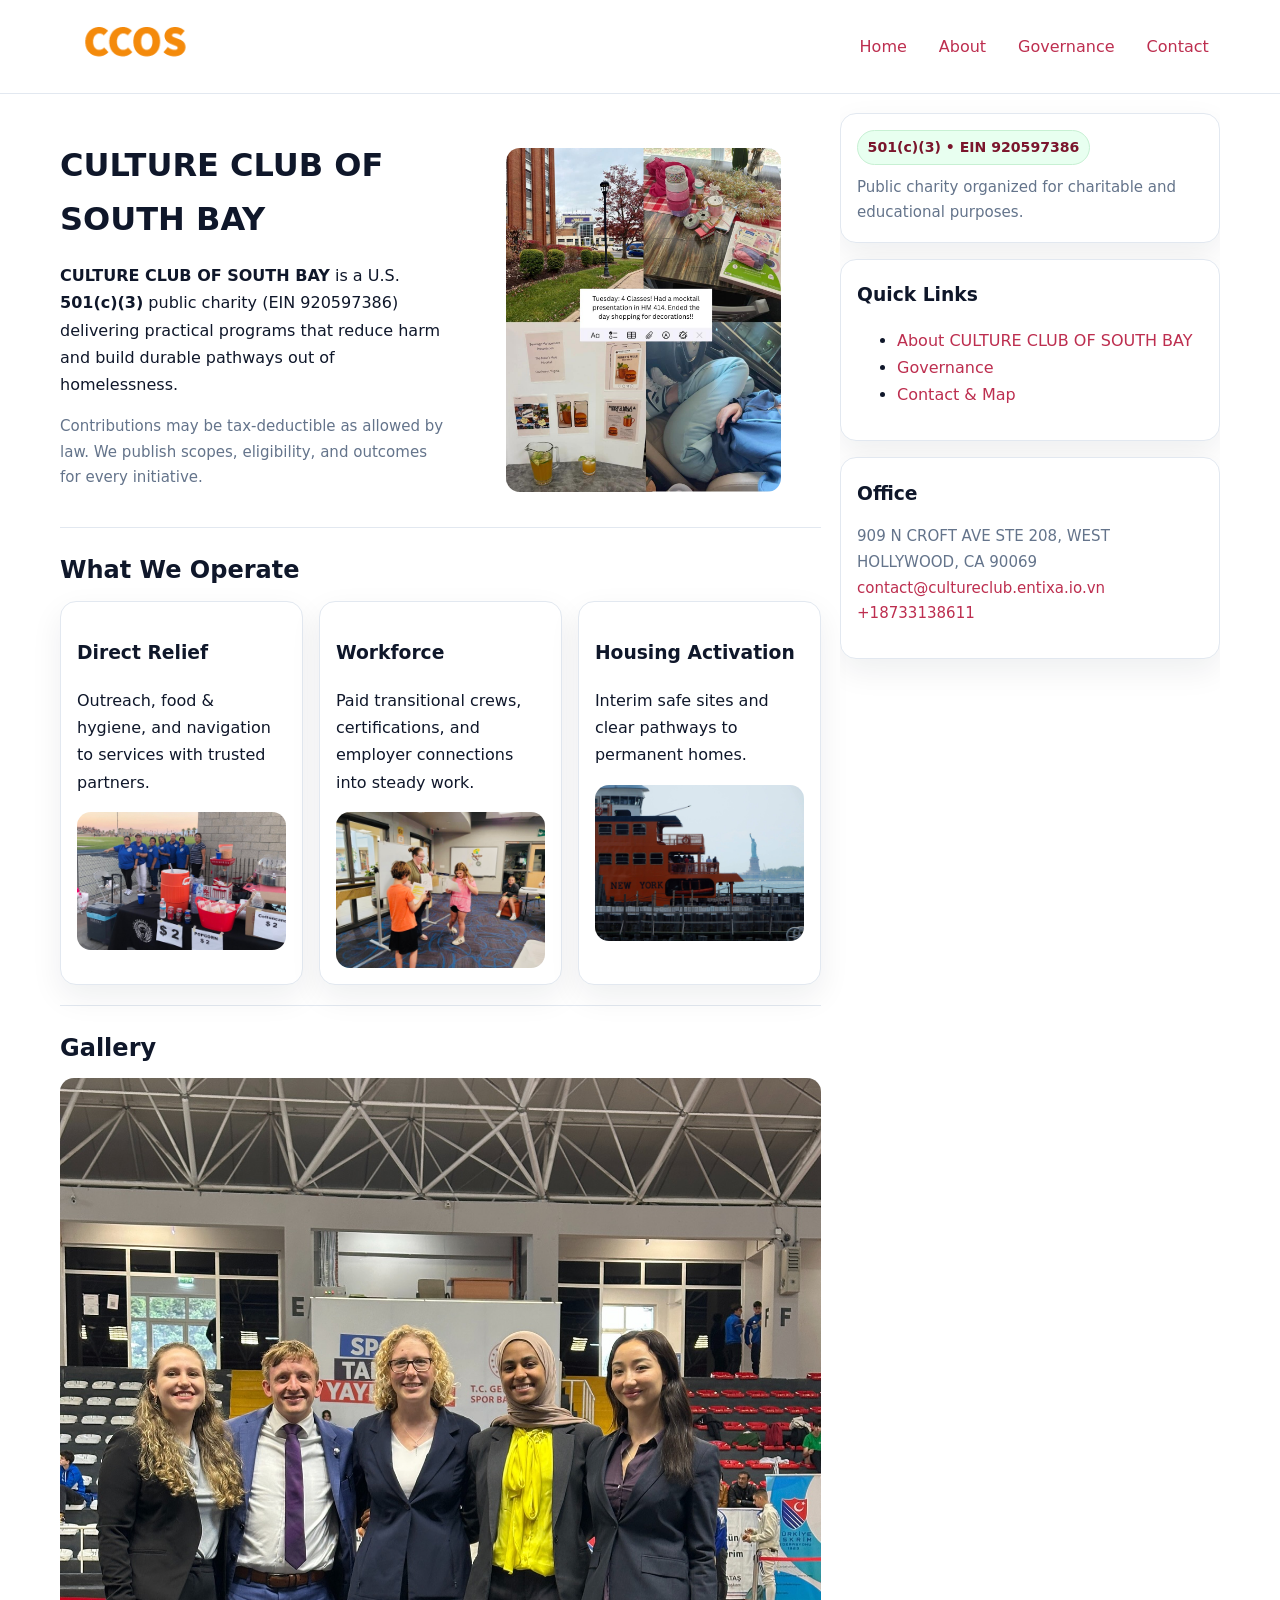
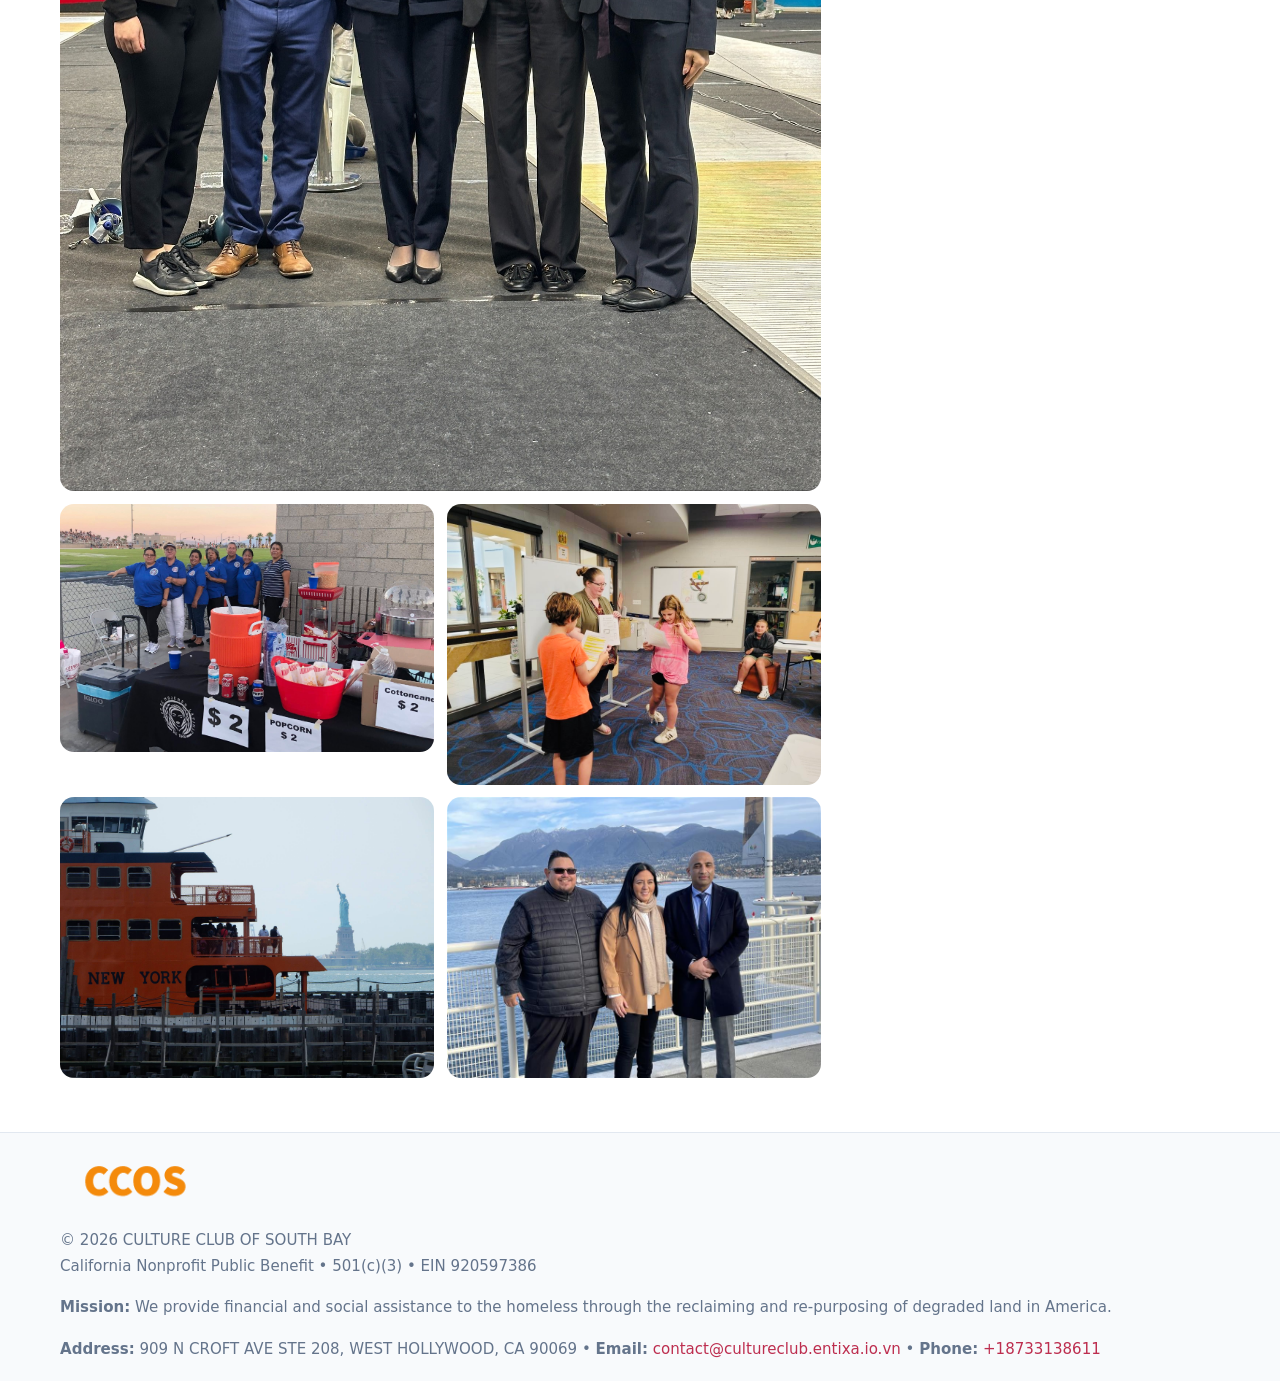
==== index.html @ 31842fe8 "Initial commit" ====
<!doctype html>
<html lang="en">
<head>
<meta charset="utf-8"/><meta name="viewport" content="width=device-width,initial-scale=1"/>
<title>CULTURE CLUB OF SOUTH BAY – Nonprofit • 2025</title>
<link rel="stylesheet" href="assets/styles.css"/><link rel="icon" href="images/logo.png">
<meta name="data-ein" content="920597386"><meta name="data-name" content="CULTURE CLUB OF SOUTH BAY">
<meta name="data-email" content="contact@cultureclub.entixa.io.vn"><meta name="data-phone" content="+18733138611">
<meta name="data-address" content="909 N CROFT AVE STE 208,
WEST HOLLYWOOD, CA 90069"><meta name="data-map" content="909+N+CROFT+AVE+STE+208,+WEST+HOLLYWOOD,+CA+90069">
  <meta name="description" content="Our nonprofit strengthens the community with programs focused on community services, education, and direct relief.">
</head>
<body>
<div style="position:absolute;left:-9999px;top:-9999px;opacity:0" data-uniq="{{UNIQUE_BLOB}}">
  <span>Our nonprofit strengthens the community with programs focused on community services, education, and direct relief.</span><svg width="12" height="12" viewBox="0 0 12 12" xmlns="http://www.w3.org/2000/svg"><circle cx="6" cy="6" r="5" fill="#7c3aed"/></svg><img src="images/about.jpg" width="1" height="1" alt="" loading="lazy"/>
</div>

<header>
  <div class="header-wrap">
    <a href="index.html"><img src="images/logo.png" alt="CULTURE CLUB OF SOUTH BAY logo" style="width:150px"></a>
    <nav><a class="active" href="index.html">Home</a><a href="about.html">About</a><a href="governance.html">Governance</a><a href="contact.html">Contact</a></nav>
  </div>
</header>

<div class="layout">
  <main>
    <section class="section">
      <div class="ce0f46bf667">
        <div>
          <h1>CULTURE CLUB OF SOUTH BAY</h1>
          <p class="cdb27a3c13d"><strong>CULTURE CLUB OF SOUTH BAY</strong> is a U.S. <strong>501(c)(3)</strong> public charity (EIN 920597386) delivering practical programs that reduce harm and build durable pathways out of homelessness.</p>
          <p class="small">Contributions may be tax-deductible as allowed by law. We publish scopes, eligibility, and outcomes for every initiative.</p>
        </div>
        <figure><img src="images/hero.jpg" alt="Community program hero"></figure>
      </div>
    </section>

    <section class="section">
      <h2>What We Operate</h2>
      <div class="cards">
        <article class="c797d2e85bc"><h3>Direct Relief</h3><p>Outreach, food & hygiene, and navigation to services with trusted partners.</p><img src="images/relief.jpg" alt=""></article>
        <article class="c797d2e85bc"><h3>Workforce</h3><p>Paid transitional crews, certifications, and employer connections into steady work.</p><img src="images/jobs.jpg" alt=""></article>
        <article class="c797d2e85bc"><h3>Housing Activation</h3><p>Interim safe sites and clear pathways to permanent homes.</p><img src="images/land.jpg" alt=""></article>
      </div>
    </section>

    <!-- Gallery 5 ảnh (≥5 ảnh trong site) -->
    <section class="section">
      <h2>Gallery</h2>
      <div class="gallery">
        <img class="span2" src="images/programs.jpg" alt="Programs overview">
        <img src="images/relief.jpg" alt="Relief">
        <img src="images/jobs.jpg" alt="Jobs">
        <img src="images/land.jpg" alt="Housing">
        <img src="images/about.jpg" alt="Partners">
      </div>
    </section>
  </main>

  <aside aria-label="Sidebar">
    <div class="aside-box">
      <span class="c1c6daf56c6">501(c)(3) • EIN 920597386</span>
      <p class="small" style="margin:.6rem 0 0">Public charity organized for charitable and educational purposes.</p>
    </div>
    <div class="aside-box">
      <h3>Quick Links</h3>
      <ul>
        <li><a href="about.html">About CULTURE CLUB OF SOUTH BAY</a></li>
        <li><a href="governance.html">Governance</a></li>
        <li><a href="contact.html">Contact & Map</a></li>
      </ul>
    </div>
    <div class="aside-box">
      <h3>Office</h3>
      <p class="small">909 N CROFT AVE STE 208,
WEST HOLLYWOOD, CA 90069<br><a href="mailto:contact@cultureclub.entixa.io.vn">contact@cultureclub.entixa.io.vn</a><br><a href="tel:+18733138611">+18733138611</a></p>
    </div>
  </aside>
</div>

<footer>
  <div class="foot">
    <div><img src="images/logo.png" alt="" style="width:150px;margin-bottom:.5rem"><div class="small">© <span id="year"></span> CULTURE CLUB OF SOUTH BAY</div><div class="small">California Nonprofit Public Benefit • 501(c)(3) • EIN 920597386</div></div>
    <div><div class="small"><strong>Mission:</strong> We provide financial and social assistance to the homeless through the reclaiming and re-purposing of degraded land in America.</div></div>
    <div><div class="small"><strong>Address:</strong> 909 N CROFT AVE STE 208,
WEST HOLLYWOOD, CA 90069 • <strong>Email:</strong> <a href="mailto:contact@cultureclub.entixa.io.vn">contact@cultureclub.entixa.io.vn</a> • <strong>Phone:</strong> <a href="tel:+18733138611">+18733138611</a></div></div>
  </div>
</footer>

<!-- color/skin -->
<script>(function(){function g(n){const e=document.querySelector('meta[name="'+n+'"]');return e?e.content:''}
function h(s){let x=2166136261>>>0;for(let i=0;i<s.length;i++){x^=s.charCodeAt(i);x=(x*16777619)>>>0}return x>>>0}
let k=(g('data-ein')||'').replace(/\D+/g,'');if(!k)k=g('data-name')||location.hostname||'d';
const key=h(String(k)),H=key%360,S=55+(key%20),L=46;
const r=document.documentElement;r.style.setProperty('--brand',`hsl(${H} ${S}% ${L}%)`);
r.style.setProperty('--brand-ink',`hsl(${H} ${Math.min(95,S+10)}% ${Math.max(22,L-18)}%)`);
r.style.setProperty('--soft',`hsl(${H} ${Math.max(40,S-25)}% 95%)`);
const y=document.getElementById('year'); if(y) y.textContent=new Date().getFullYear();})();</script>
</body>
</html>
---- assets/styles.css ----
:root{
  --ink:#0f172a; --muted:#64748b; --paper:#ffffff; --line:#e2e8f0;
  --brand:#16a34a; --brand-ink:#0b6a2f; --soft:#effef3;
  --radius:16px; --shadow:0 12px 32px rgba(15,23,42,.07)
}
*{box-sizing:border-box}
html,body{height:100%}
body{margin:0;background:var(--paper);color:var(--ink);
  font-family:Inter,system-ui,-apple-system,Segoe UI,Roboto,Arial,sans-serif;line-height:1.7}

a{color:var(--brand);text-decoration:none} a:hover{text-decoration:underline}
img{max-width:100%;display:block;border-radius:14px}

header{position:sticky;top:0;background:#fff;border-bottom:1px solid var(--line);z-index:10}
.header-wrap{width:min(1160px,94%);margin:0 auto;display:flex;align-items:center;justify-content:space-between;padding:.8rem 0}
.header-wrap nav a{margin-left:.6rem;padding:.45rem .7rem;border-radius:10px}
.header-wrap nav a:hover{background:var(--soft);text-decoration:none}

.layout{width:min(1160px,94%);margin:0 auto;display:grid;grid-template-columns:1.35fr 380px;gap:1.2rem}
main{padding:1.2rem 0}
aside{padding:1.2rem 0;position:sticky;top:64px;height:calc(100svh - 64px);overflow:auto}
.aside-box{background:#fff;border:1px solid var(--line);border-radius:16px;padding:1rem;box-shadow:var(--shadow);margin-bottom:1rem}
.aside-box h3{margin:.2rem 0 .4rem 0}
.c1c6daf56c6{display:inline-flex;gap:.45rem;align-items:center;background:#e8fff0;border:1px solid #c7f0d3;color:var(--brand-ink);border-radius:999px;padding:.28rem .6rem;font-size:.88rem;font-weight:700}

.section{padding:1.2rem 0;border-bottom:1px solid var(--line)}
.section:last-child{border-bottom:0}
h1{font-size:2rem;margin:.2rem 0 .4rem}
h2{font-size:1.5rem;margin:.2rem 0 .6rem}
.cdb27a3c13d{max-width:78ch}

.ce0f46bf667{display:grid;grid-template-columns:1fr;gap:1rem;align-items:center}
.ca57538c9db{display:grid;grid-template-columns:1fr;gap:1rem}
.cards{display:grid;grid-template-columns:1fr;gap:1rem}
.c797d2e85bc{background:#fff;border:1px solid var(--line);border-radius:16px;box-shadow:var(--shadow);padding:1rem}
.small{font-size:.94rem;color:var(--muted)}

.gallery{display:grid;grid-template-columns:1fr 1fr;gap:.8rem}
.gallery img{width:100%;height:auto;display:block}
.gallery .span2{grid-column:1/-1}

.c66e91500a7{display:grid;grid-template-columns:1fr;gap:.9rem}
label{display:grid;gap:.35rem;font-weight:600}
input,textarea{
  width:100%;padding:.75rem .85rem;border:1px solid #cbd5e1;border-radius:12px;font:inherit
}
input:focus,textarea:focus{outline:2px solid var(--soft);border-color:var(--brand)}
.c5dcbd3c8db{display:inline-block;padding:.75rem 1rem;border:1px solid #cbd5e1;border-radius:12px;background:#fff}
.c5dcbd3c8db:hover{box-shadow:var(--shadow)}
.btn-primary{background:var(--brand);border-color:var(--brand);color:#fff}

.map-embed iframe{width:100%;aspect-ratio:16/9;border:0;border-radius:14px;box-shadow:var(--shadow)}

footer{border-top:1px solid var(--line);background:#f8fafc;margin-top:1rem}
footer .foot{width:min(1160px,94%);margin:0 auto;display:grid;grid-template-columns:1fr;gap:1rem;padding:1.2rem 0}

@media(min-width:980px){
  .ce0f46bf667{grid-template-columns:1.1fr 1fr}
  .ca57538c9db{grid-template-columns:1fr 1fr}
  .cards{grid-template-columns:repeat(3,1fr)}
}
@media(max-width:1040px){
  .layout{grid-template-columns:1fr}
  aside{position:static;height:auto}
}
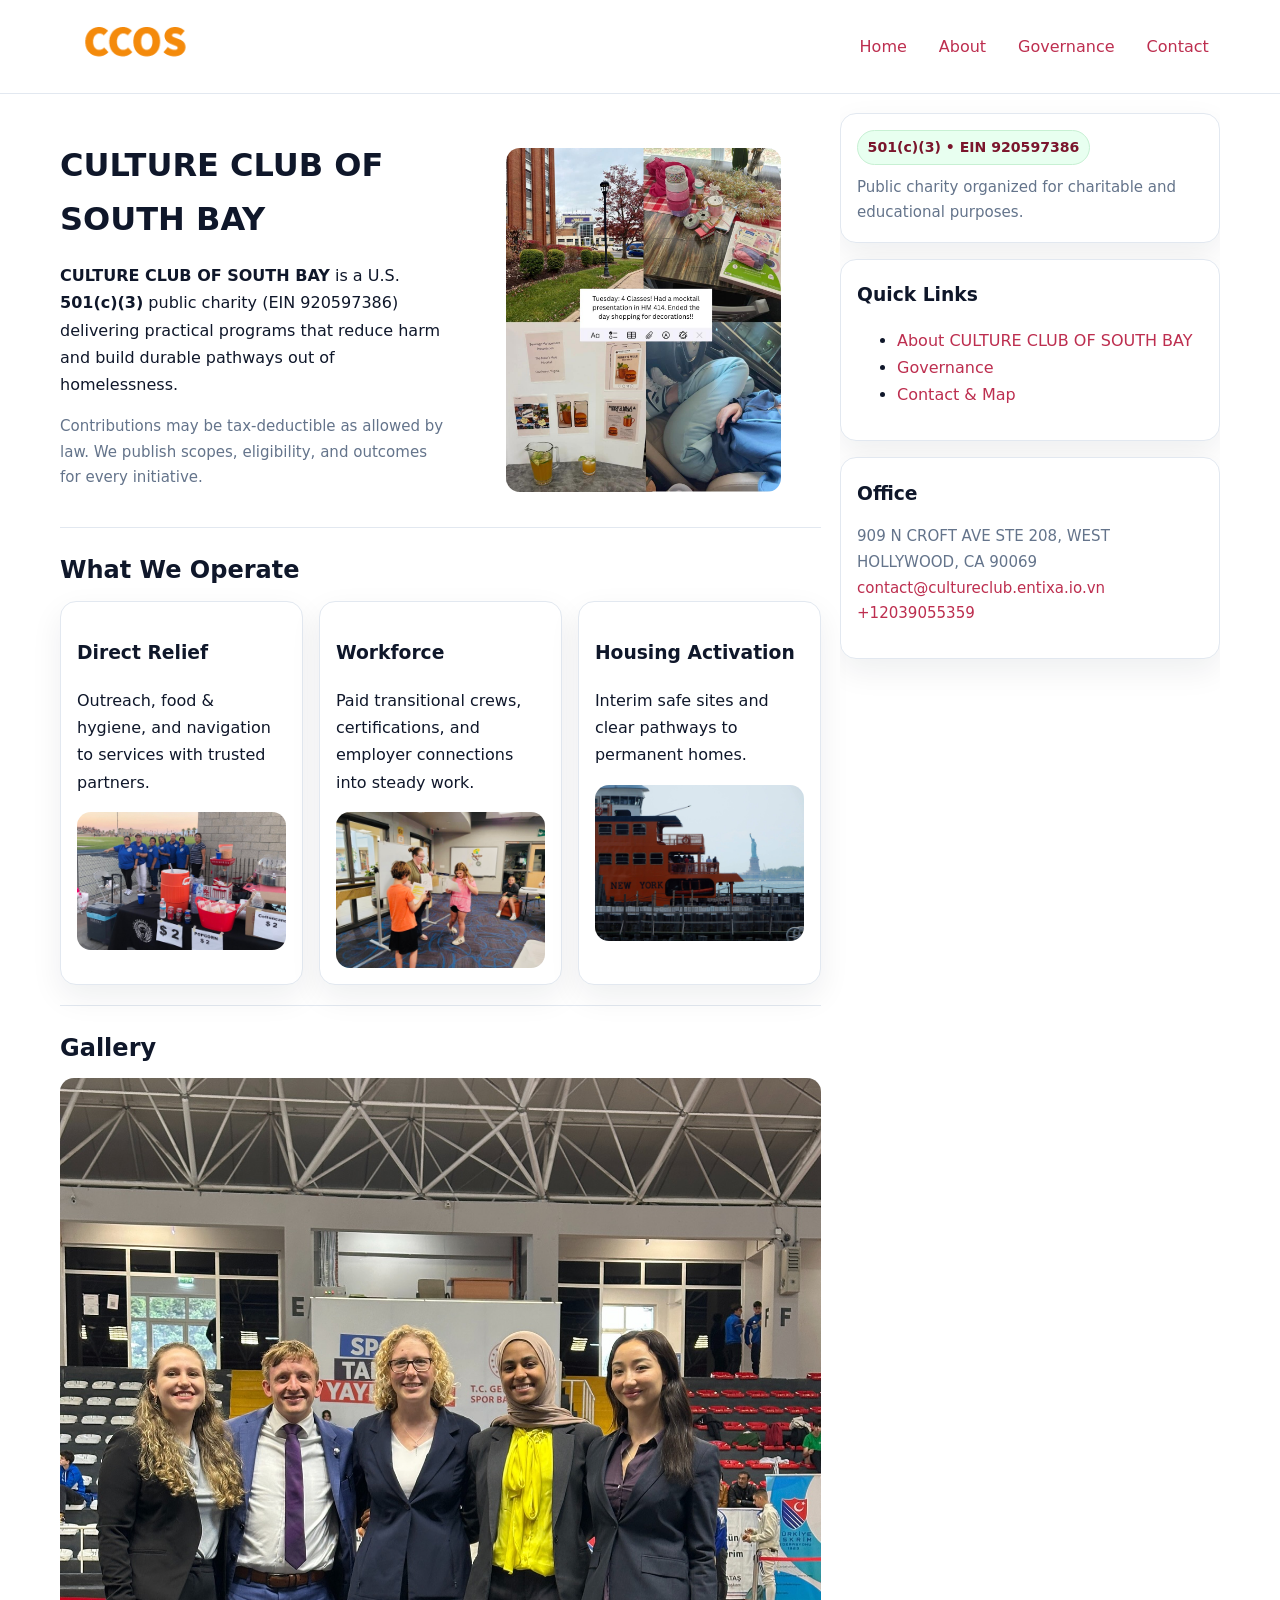
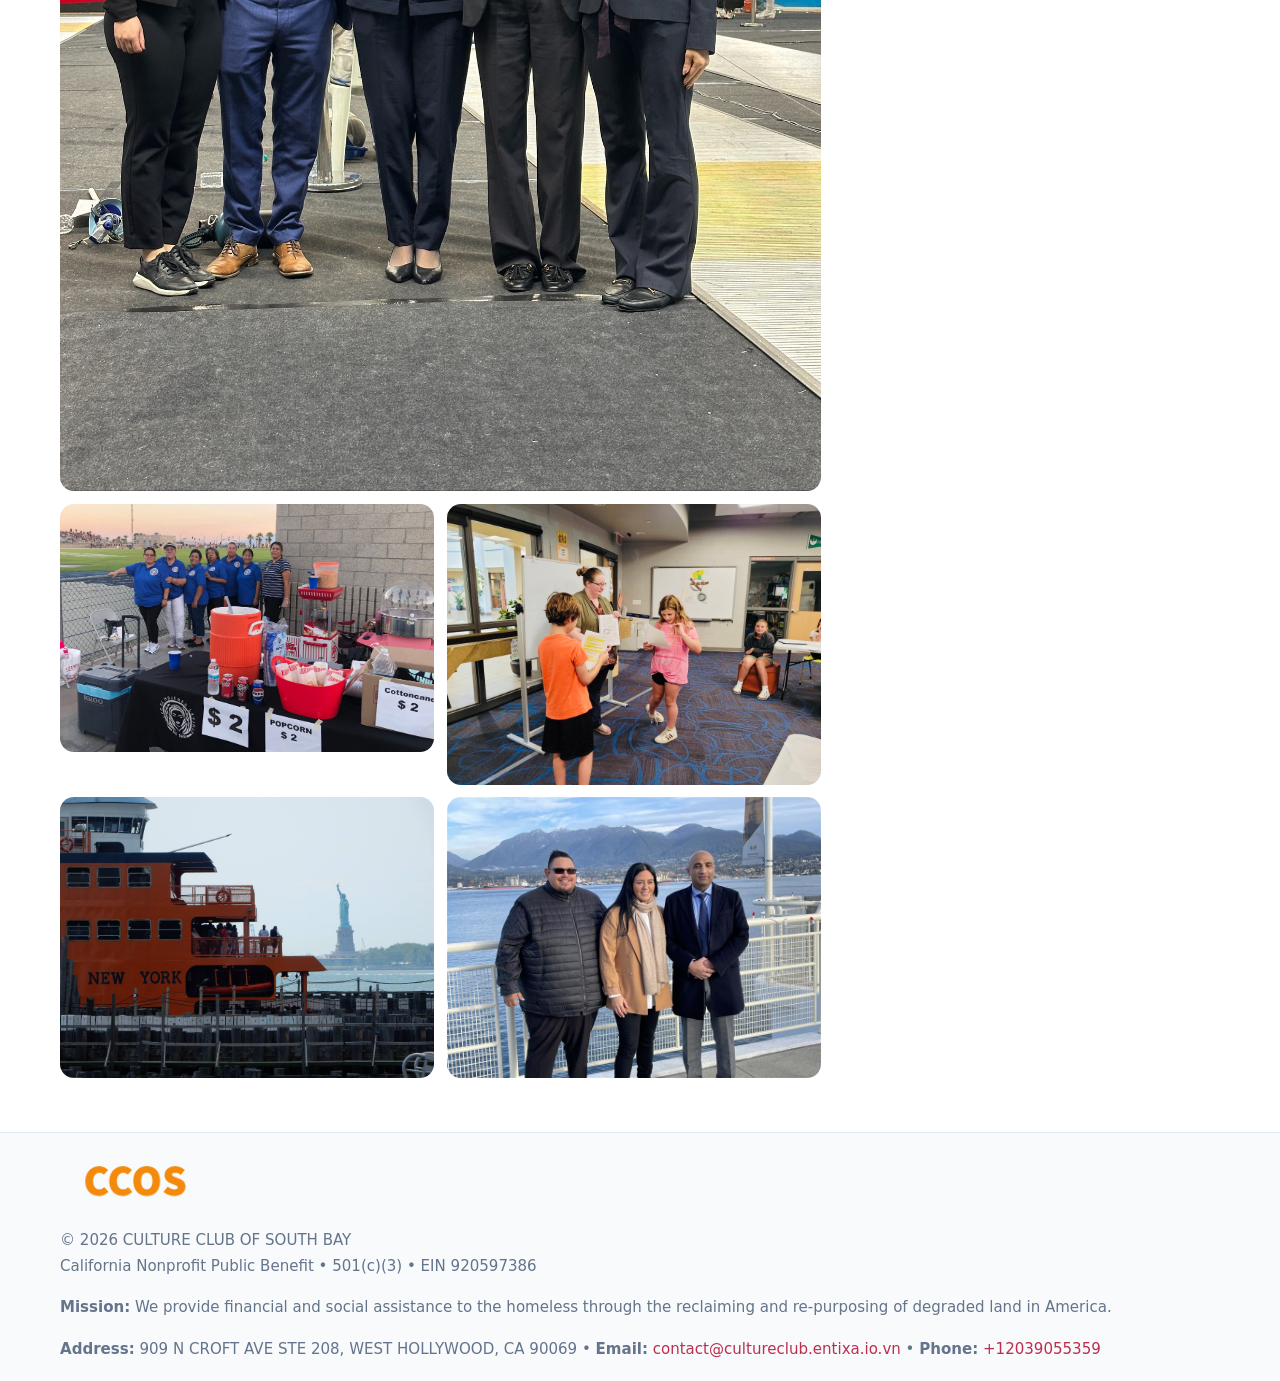
==== commit c7fc60f0: "Update phone number to +12039055359 (auto script)" ====
--- a/index.html
+++ b/index.html
@@ -73,7 +73,7 @@
     <div class="aside-box">
       <h3>Office</h3>
       <p class="small">909 N CROFT AVE STE 208,
-WEST HOLLYWOOD, CA 90069<br><a href="mailto:contact@cultureclub.entixa.io.vn">contact@cultureclub.entixa.io.vn</a><br><a href="tel:+18733138611">+18733138611</a></p>
+WEST HOLLYWOOD, CA 90069<br><a href="mailto:contact@cultureclub.entixa.io.vn">contact@cultureclub.entixa.io.vn</a><br><a href="tel:+12039055359">+12039055359</a></p>
     </div>
   </aside>
 </div>
@@ -83,7 +83,7 @@
     <div><img src="images/logo.png" alt="" style="width:150px;margin-bottom:.5rem"><div class="small">© <span id="year"></span> CULTURE CLUB OF SOUTH BAY</div><div class="small">California Nonprofit Public Benefit • 501(c)(3) • EIN 920597386</div></div>
     <div><div class="small"><strong>Mission:</strong> We provide financial and social assistance to the homeless through the reclaiming and re-purposing of degraded land in America.</div></div>
     <div><div class="small"><strong>Address:</strong> 909 N CROFT AVE STE 208,
-WEST HOLLYWOOD, CA 90069 • <strong>Email:</strong> <a href="mailto:contact@cultureclub.entixa.io.vn">contact@cultureclub.entixa.io.vn</a> • <strong>Phone:</strong> <a href="tel:+18733138611">+18733138611</a></div></div>
+WEST HOLLYWOOD, CA 90069 • <strong>Email:</strong> <a href="mailto:contact@cultureclub.entixa.io.vn">contact@cultureclub.entixa.io.vn</a> • <strong>Phone:</strong> <a href="tel:+12039055359">+12039055359</a></div></div>
   </div>
 </footer>
 
@@ -97,4 +97,4 @@
 r.style.setProperty('--soft',`hsl(${H} ${Math.max(40,S-25)}% 95%)`);
 const y=document.getElementById('year'); if(y) y.textContent=new Date().getFullYear();})();</script>
 </body>
-</html>
+</html>
